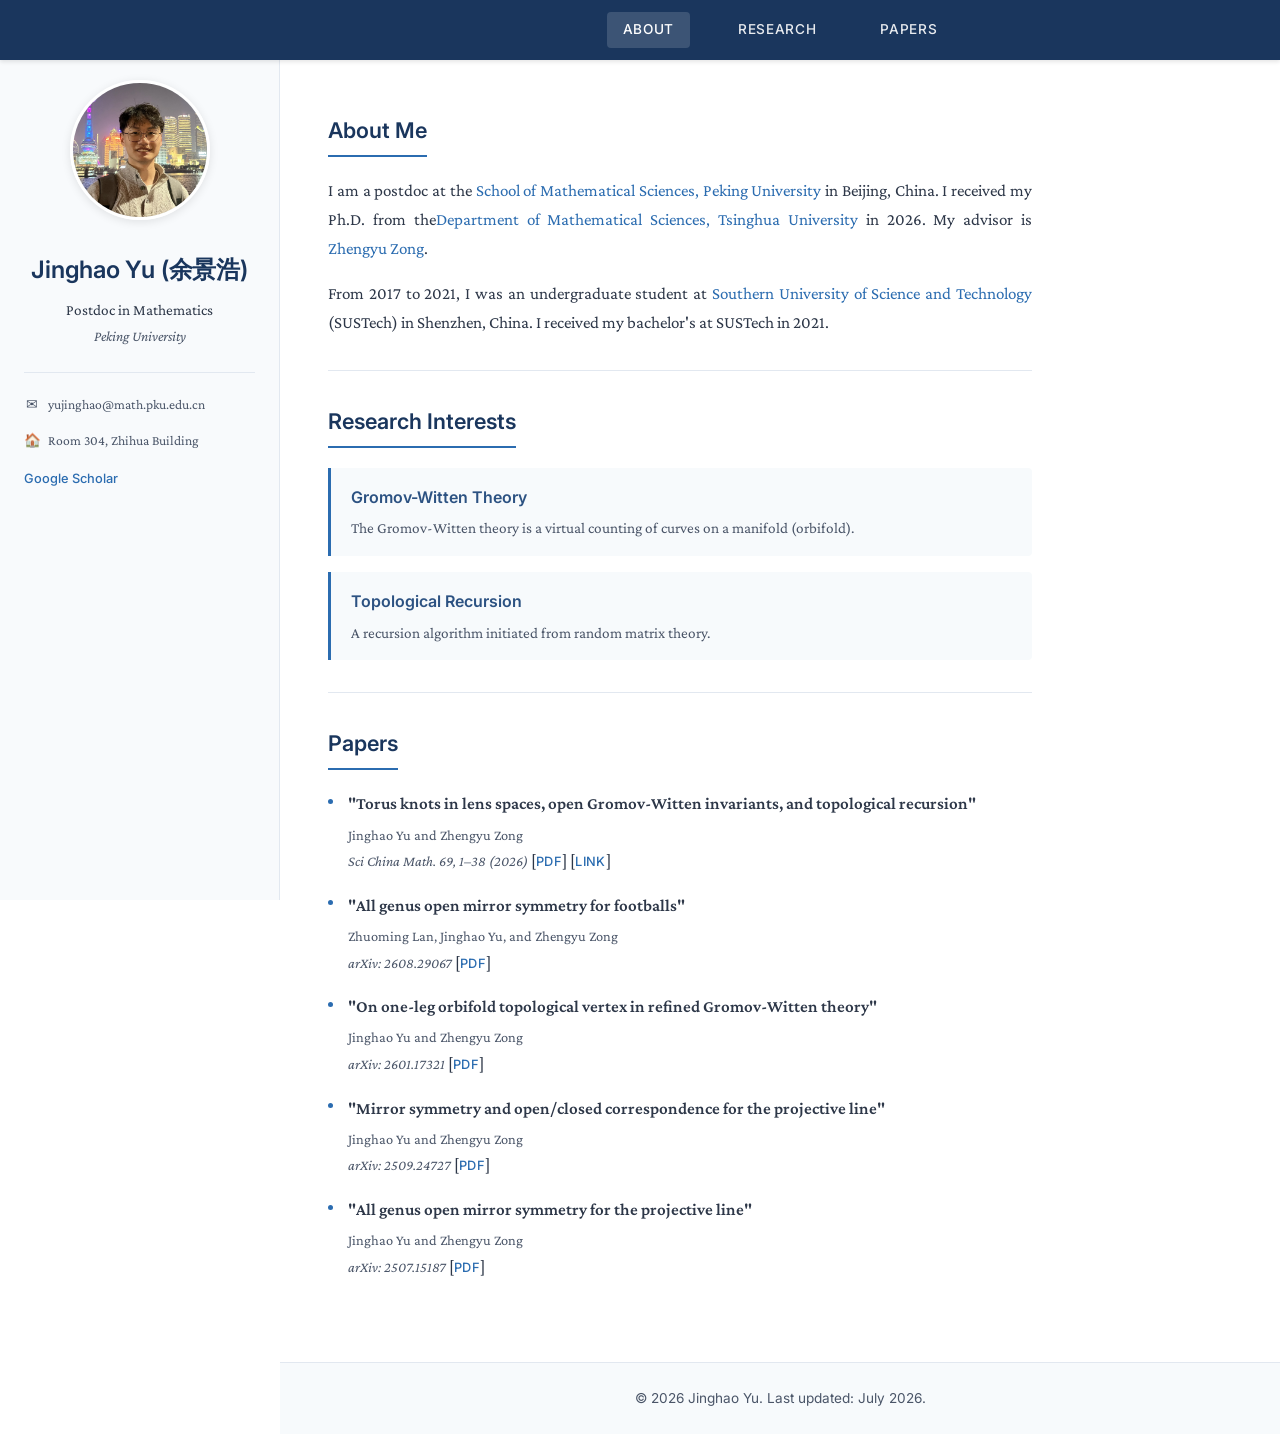
==== index.html @ 2299236b "Update index.html" ====
<!DOCTYPE html>
<html lang="en">
<head>
    <meta charset="UTF-8">
    <meta name="viewport" content="width=device-width, initial-scale=1.0">
    <title>Jinghao Yu | Math</title>
    <link rel="stylesheet" href="css/style.css">
    <link rel="preconnect" href="https://fonts.googleapis.com">
    <link rel="preconnect" href="https://fonts.gstatic.com" crossorigin>
    <link href="https://fonts.googleapis.com/css2?family=Crimson+Pro:ital,wght@0,400;0,600;1,400&family=Inter:wght@400;500;600&display=swap" rel="stylesheet">
</head>
<body>
    <!-- Navigation -->
    <nav class="navbar">
        <div class="nav-container">
            <a href="#about" class="nav-link">About</a>
            <a href="#research" class="nav-link">Research</a>
            <a href="#papers" class="nav-link">Papers</a>
        </div>
    </nav>

    <div class="layout">
        <!-- Fixed Sidebar -->
        <aside class="sidebar">
            <div class="sidebar-content">
                <div class="photo-container">
                    <img src="images/photo1.jpg" alt="Profile Photo" class="profile-photo" onerror="this.src='data:image/svg+xml,<svg xmlns=%22http://www.w3.org/2000/svg%22 viewBox=%220 0 200 200%22><rect fill=%22%23e8e8e8%22 width=%22200%22 height=%22200%22/><text x=%2250%%22 y=%2250%%22 dominant-baseline=%22middle%22 text-anchor=%22middle%22 fill=%22%23999%22 font-size=%2240%22>Photo</text></svg>'">
                </div>
                <p class="name">Jinghao Yu (余景浩)</p>
                <p class="title">Postdoc in Mathematics</p>
                <p class="affiliation">Peking University</p>

                <div class="sidebar-contact">
                    <div class="contact-item">
                        <span class="contact-icon">&#9993;</span>
                        <a href="mailto:yjh21@mails.tsinghua.edu.cn" class="contact-value">yujinghao@math.pku.edu.cn</a>
                    </div>
                    <div class="contact-item">
                        <span class="contact-icon">&#127968;</span>
                        <span>Room 304, Zhihua Building</span>
                    </div>
                    <div class="contact-links">
                        <a href="https://scholar.google.com/citations?pli=1&authuser=1&user=0nHxREYAAAAJ" class="social-link">Google Scholar</a>
                        <!-- <a href="#" class="social-link">GitHub</a> -->
                    </div>
                </div>
            </div>
        </aside>

        <!-- Main Content -->
        <main class="main-content">
            <!-- About Me Section -->
            <section id="about" class="section">
                <h2 class="section-title">About Me</h2>
                <div class="section-content">
                <p class="bio">
                    I am a postdoc at the <a href="https://math.pku.edu.cn/index.htm" target="_blank">School of Mathematical Sciences, Peking University</a> in Beijing, China.
                    I received my Ph.D. from the<a href="https://math.tsinghua.edu.cn/#" target="_blank">Department of Mathematical Sciences, 
                    Tsinghua University</a> in 2026. My advisor is <a href="https://www.math.tsinghua.edu.cn/info/1125/2649.htm#"
                    target="_blank"> Zhengyu Zong</a>.
                </p>
                <p class="bio">
                    From 2017 to 2021, I was an undergraduate student at <a href="https://math.sustech.edu.cn/?lang=en" target="_blank">
                    Southern University of Science and Technology</a> (SUSTech) in Shenzhen, China. I received my bachelor's at SUSTech in 2021.
                </p>
                </div>
            </section>

            <!-- Research Interest Section -->
            <section id="research" class="section">
                <h2 class="section-title">Research Interests</h2>
                <div class="section-content">
                    <div class="research-grid">
                        <div class="research-item">
                            <h3>Gromov-Witten Theory</h3>
                            <p>The Gromov-Witten theory is a virtual counting of curves on a manifold (orbifold).</p>
                        </div>
                        <div class="research-item">
                            <h3>Topological Recursion</h3>
                            <p>A recursion algorithm initiated from random matrix theory.</p>
                        </div>
                    </div>
                </div>
            </section>

            <!-- Papers Section -->
            <section id="papers" class="section">
                <h2 class="section-title">Papers</h2>
                <div class="section-content">
                    <!-- <div class="paper-year"> -->
                        <!-- <h3 class="year-heading">2026</h3> -->
                        <ul class="paper-list">
                            <li class="paper-item">
                                <span class="paper-title">"Torus knots in lens spaces, open Gromov-Witten invariants, and topological recursion"</span>
                                <span class="paper-authors">Jinghao Yu and Zhengyu Zong</span>
                                <span class="paper-venue">Sci China Math. 69, 1–38 (2026)</span>
                                [<a href="https://doi.org/10.1007/s11425-024-2395-2" class="paper-link">PDF</a>]
                                [<a href="https://mp.weixin.qq.com/s/_O5CbFFUOQSCMosNCsMdiw" class="paper-link">Link</a>]
                            </li>
                            <li class="paper-item">
                                <span class="paper-title">"All genus open mirror symmetry for footballs"</span>
                                <span class="paper-authors">Zhuoming Lan, Jinghao Yu, and Zhengyu Zong</span>
                                <span class="paper-venue">arXiv: 2608.29067</span>
                                [<a href="https://arxiv.org/abs/2608.29067" class="paper-link">PDF</a>]
                            </li>
                            <li class="paper-item">
                                <span class="paper-title">"On one-leg orbifold topological vertex in refined Gromov-Witten theory"</span>
                                <span class="paper-authors">Jinghao Yu and Zhengyu Zong</span>
                                <span class="paper-venue">arXiv: 2601.17321</span>
                                [<a href="http://arxiv.org/abs/2601.17321" class="paper-link">PDF</a>]
                            </li>
                        <!-- </ul> -->
                    <!-- </div> -->
                    <!-- <div class="paper-year"> -->
                        <!-- <h3 class="year-heading">2025</h3> -->
                        <!-- <ul class="paper-list"> -->
                            <li class="paper-item">
                                <span class="paper-title">"Mirror symmetry and open/closed correspondence for the projective line"</span>
                                <span class="paper-authors">Jinghao Yu and Zhengyu Zong</span>
                                <span class="paper-venue">arXiv: 2509.24727</span>
                                [<a href="http://arxiv.org/abs/2509.24727" class="paper-link">PDF</a>]
                            </li>
                            <li class="paper-item">
                                <span class="paper-title">"All genus open mirror symmetry for the projective line"</span>
                                <span class="paper-authors">Jinghao Yu and Zhengyu Zong</span>
                                <span class="paper-venue">arXiv: 2507.15187</span>
                                [<a href="http://arxiv.org/abs/2507.15187" class="paper-link">PDF</a>]
                            </li>
                        </ul>
                    <!-- </div> -->
                <!-- </div> -->
            </section>

        </main>
    </div>

    <!-- Footer -->
    <footer class="footer">
        <p>&copy; 2026 Jinghao Yu. Last updated: July 2026.</p>
    </footer>

    <script src="js/main.js"></script>
</body>
</html>
---- css/style.css ----
/* ===== CSS Variables ===== */
:root {
    --color-primary: #1a365d;
    --color-secondary: #2c5282;
    --color-accent: #2b6cb0;
    --color-text: #2d3748;
    --color-text-light: #4a5568;
    --color-background: #ffffff;
    --color-section-bg: #f7fafc;
    --color-border: #e2e8f0;
    --color-sidebar: #f8fafc;
    --font-heading: 'Inter', -apple-system, BlinkMacSystemFont, sans-serif;
    --font-body: 'Crimson Pro', Georgia, 'Times New Roman', serif;
    --sidebar-width: 280px;
    --nav-height: 48px;
    --transition: 0.3s ease;
}

/* ===== Base Styles ===== */
* {
    margin: 0;
    padding: 0;
    box-sizing: border-box;
}

html {
    scroll-behavior: smooth;
}

body {
    font-family: var(--font-body);
    font-size: 17px;
    line-height: 1.7;
    color: var(--color-text);
    background-color: var(--color-background);
}

a {
    color: var(--color-accent);
    text-decoration: none;
    transition: color var(--transition);
}

a:hover {
    color: var(--color-primary);
    text-decoration: underline;
}

/* ===== Navigation ===== */
.navbar {
    position: fixed;
    top: 0;
    left: 0;
    right: 0;
    background: var(--color-primary);
    z-index: 1000;
    box-shadow: 0 2px 4px rgba(0, 0, 0, 0.1);
}

.nav-container {
    margin-left: var(--sidebar-width);
    display: flex;
    justify-content: center;
    gap: 2rem;
    padding: 0.75rem 1rem;
}

.nav-link {
    color: rgba(255, 255, 255, 0.9);
    font-family: var(--font-heading);
    font-size: 0.85rem;
    font-weight: 500;
    text-transform: uppercase;
    letter-spacing: 0.05em;
    padding: 0.4rem 1rem;
    transition: all var(--transition);
}

.nav-link:hover {
    color: #ffffff;
    text-decoration: none;
}

.nav-link.active {
    color: #ffffff;
    background: rgba(255, 255, 255, 0.15);
    border-radius: 4px;
}

/* ===== Layout ===== */
.layout {
    display: flex;
    padding-top: var(--nav-height);
    min-height: 100vh;
}

/* ===== Fixed Sidebar ===== */
.sidebar {
    position: fixed;
    top: var(--nav-height);
    left: 0;
    width: var(--sidebar-width);
    height: calc(100vh - var(--nav-height));
    background: var(--color-sidebar);
    border-right: 1px solid var(--color-border);
    overflow-y: auto;
}

.sidebar-content {
    padding: 2rem 1.5rem;
    text-align: center;
}

.photo-container {
    margin-bottom: 1.25rem;
}

.profile-photo {
    width: 140px;
    height: 140px;
    border-radius: 50%;
    object-fit: cover;
    border: 3px solid #fff;
    box-shadow: 0 2px 10px rgba(0, 0, 0, 0.1);
}

.name {
    font-family: var(--font-heading);
    font-size: 1.5rem;
    font-weight: 600;
    color: var(--color-primary);
    margin-bottom: 0.5rem;
    letter-spacing: -0.01em;
}

.title {
    font-size: 0.95rem;
    color: var(--color-text);
    margin-bottom: 0.25rem;
    line-height: 1.4;
}

.affiliation {
    font-size: 0.9rem;
    color: var(--color-text-light);
    font-style: italic;
    margin-bottom: 1.5rem;
}

.sidebar-contact {
    border-top: 1px solid var(--color-border);
    padding-top: 1.25rem;
    text-align: left;
}

.contact-item {
    display: flex;
    align-items: flex-start;
    gap: 0.5rem;
    font-size: 0.85rem;
    margin-bottom: 0.75rem;
    color: var(--color-text-light);
}

.contact-icon {
    flex-shrink: 0;
    width: 16px;
    text-align: center;
}

.contact-item a {
    font-size: 0.85rem;
    color: var(--color-text-light);
    word-break: break-all;
}

.contact-item a:hover {
    color: var(--color-accent);
}

.contact-links {
    display: flex;
    flex-direction: column;
    gap: 0.5rem;
    margin-top: 1rem;
}

.social-link {
    font-family: var(--font-heading);
    font-size: 0.8rem;
    color: var(--color-accent);
    font-weight: 500;
}

/* ===== Main Content ===== */
.main-content {
    flex: 1;
    margin-left: var(--sidebar-width);
    padding: 2rem 3rem;
    max-width: 800px;
}

/* ===== Sections ===== */
.section {
    padding: 2rem 0;
    border-bottom: 1px solid var(--color-border);
}

.section:last-of-type {
    border-bottom: none;
}

.section-title {
    font-family: var(--font-heading);
    font-size: 1.35rem;
    font-weight: 600;
    color: var(--color-primary);
    margin-bottom: 1.25rem;
    padding-bottom: 0.4rem;
    border-bottom: 2px solid var(--color-accent);
    display: inline-block;
}

/* ===== Bio ===== */
.bio {
    margin-bottom: 1rem;
    text-align: justify;
}

.bio:last-child {
    margin-bottom: 0;
}

/* ===== Research Grid ===== */
.research-grid {
    display: grid;
    gap: 1rem;
}

.research-item {
    padding: 1rem 1.25rem;
    background: var(--color-section-bg);
    border-left: 3px solid var(--color-accent);
    border-radius: 0 4px 4px 0;
}

.research-item h3 {
    font-family: var(--font-heading);
    font-size: 1rem;
    font-weight: 600;
    color: var(--color-secondary);
    margin-bottom: 0.4rem;
}

.research-item p {
    font-size: 0.95rem;
    color: var(--color-text-light);
    line-height: 1.5;
}

/* ===== Papers ===== */
.paper-year {
    margin-bottom: 1.75rem;
}

.paper-year:last-child {
    margin-bottom: 0;
}

.year-heading {
    font-family: var(--font-heading);
    font-size: 1rem;
    font-weight: 600;
    color: var(--color-text-light);
    margin-bottom: 0.75rem;
}

.paper-list {
    list-style: none;
}

.paper-item {
    margin-bottom: 1rem;
    padding-left: 1.25rem;
    position: relative;
}

.paper-item::before {
    content: '';
    position: absolute;
    left: 0;
    top: 0.5em;
    width: 5px;
    height: 5px;
    background: var(--color-accent);
    border-radius: 50%;
}

.paper-title {
    font-weight: 600;
    color: var(--color-text);
    display: block;
    margin-bottom: 0.2rem;
}

.paper-authors {
    color: var(--color-text-light);
    display: block;
    font-size: 0.9rem;
}

.paper-venue {
    color: var(--color-text-light);
    font-style: italic;
    font-size: 0.9rem;
}

.paper-link {
    font-family: var(--font-heading);
    font-size: 0.8rem;
    font-weight: 500;
    text-transform: uppercase;
    letter-spacing: 0.03em;
}

/* ===== Contact Section ===== */
.contact-info {
    display: flex;
    flex-direction: column;
    gap: 0.75rem;
}

.contact-detail {
    display: flex;
    gap: 0.5rem;
}

.contact-label {
    font-family: var(--font-heading);
    font-weight: 500;
    color: var(--color-text);
    min-width: 110px;
    flex-shrink: 0;
}

/* ===== Footer ===== */
.footer {
    margin-left: var(--sidebar-width);
    text-align: center;
    padding: 1.5rem 2rem;
    background: var(--color-section-bg);
    color: var(--color-text-light);
    font-size: 0.85rem;
    font-family: var(--font-heading);
    border-top: 1px solid var(--color-border);
}

/* ===== Responsive Design ===== */
@media (max-width: 900px) {
    :root {
        --sidebar-width: 240px;
    }

    .main-content {
        padding: 1.5rem 2rem;
    }
}

@media (max-width: 768px) {
    :root {
        --sidebar-width: 100%;
        --nav-height: 48px;
    }

    .nav-container {
        margin-left: 0;
    }

    .layout {
        flex-direction: column;
    }

    .sidebar {
        position: relative;
        top: 0;
        width: 100%;
        height: auto;
        border-right: none;
        border-bottom: 1px solid var(--color-border);
    }

    .sidebar-content {
        padding: 1.5rem;
    }

    .profile-photo {
        width: 100px;
        height: 100px;
    }

    .name {
        font-size: 1.3rem;
    }

    .sidebar-contact {
        display: none;
    }

    .main-content {
        margin-left: 0;
        padding: 1.5rem;
    }

    .footer {
        margin-left: 0;
    }
}

@media (max-width: 480px) {
    body {
        font-size: 16px;
    }

    .nav-link {
        font-size: 0.75rem;
        padding: 0.3rem 0.6rem;
    }

    .nav-container {
        gap: 0.5rem;
    }

    .section-title {
        font-size: 1.2rem;
    }
}
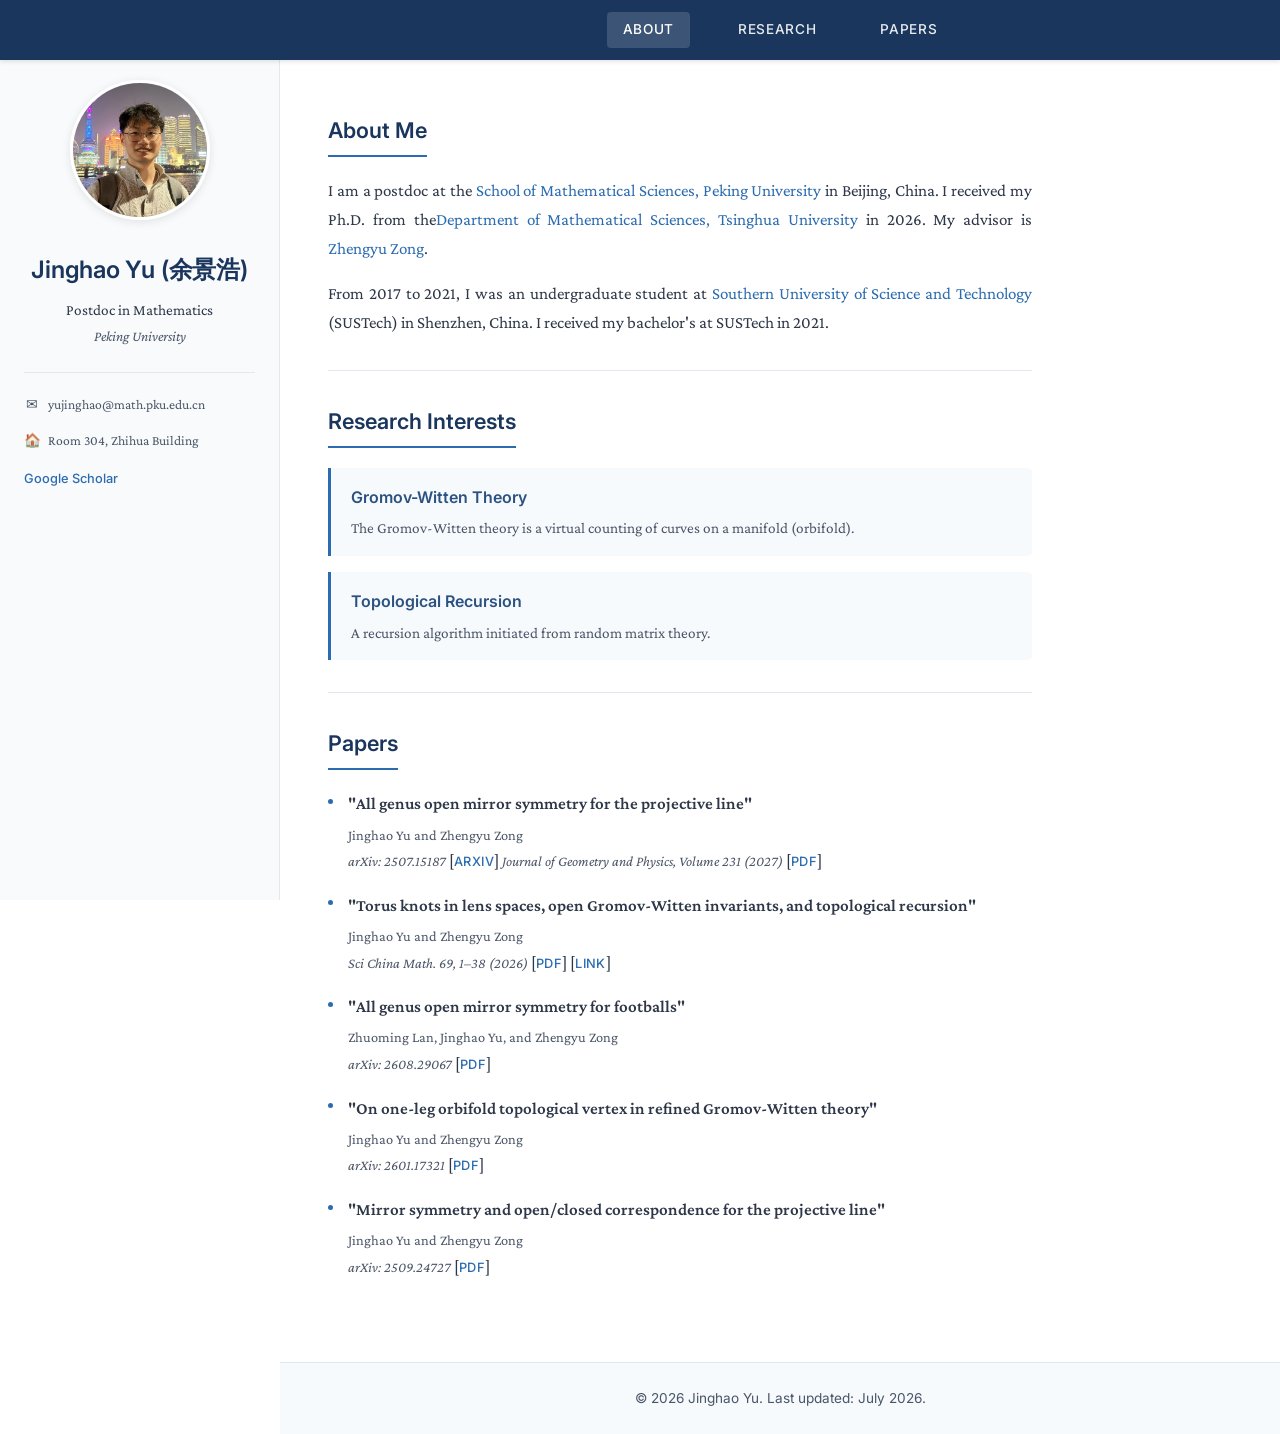
==== commit 9c5b3805: "Update index.html" ====
--- a/index.html
+++ b/index.html
@@ -91,6 +91,14 @@
                         <!-- <h3 class="year-heading">2026</h3> -->
                         <ul class="paper-list">
                             <li class="paper-item">
+                                <span class="paper-title">"All genus open mirror symmetry for the projective line"</span>
+                                <span class="paper-authors">Jinghao Yu and Zhengyu Zong</span>
+                                <span class="paper-venue">arXiv: 2507.15187</span>
+                                [<a href="http://arxiv.org/abs/2507.15187" class="paper-link">ArXiv</a>]
+                                <span class="paper-venue">Journal of Geometry and Physics, Volume 231 (2027)</span>
+                                [<a href="https://doi.org/10.1016/j.geomphys.2026.105988" class="paper-link">PDF</a>]
+                            </li>
+                            <li class="paper-item">
                                 <span class="paper-title">"Torus knots in lens spaces, open Gromov-Witten invariants, and topological recursion"</span>
                                 <span class="paper-authors">Jinghao Yu and Zhengyu Zong</span>
                                 <span class="paper-venue">Sci China Math. 69, 1–38 (2026)</span>
@@ -120,12 +128,6 @@
                                 <span class="paper-venue">arXiv: 2509.24727</span>
                                 [<a href="http://arxiv.org/abs/2509.24727" class="paper-link">PDF</a>]
                             </li>
-                            <li class="paper-item">
-                                <span class="paper-title">"All genus open mirror symmetry for the projective line"</span>
-                                <span class="paper-authors">Jinghao Yu and Zhengyu Zong</span>
-                                <span class="paper-venue">arXiv: 2507.15187</span>
-                                [<a href="http://arxiv.org/abs/2507.15187" class="paper-link">PDF</a>]
-                            </li>
                         </ul>
                     <!-- </div> -->
                 <!-- </div> -->
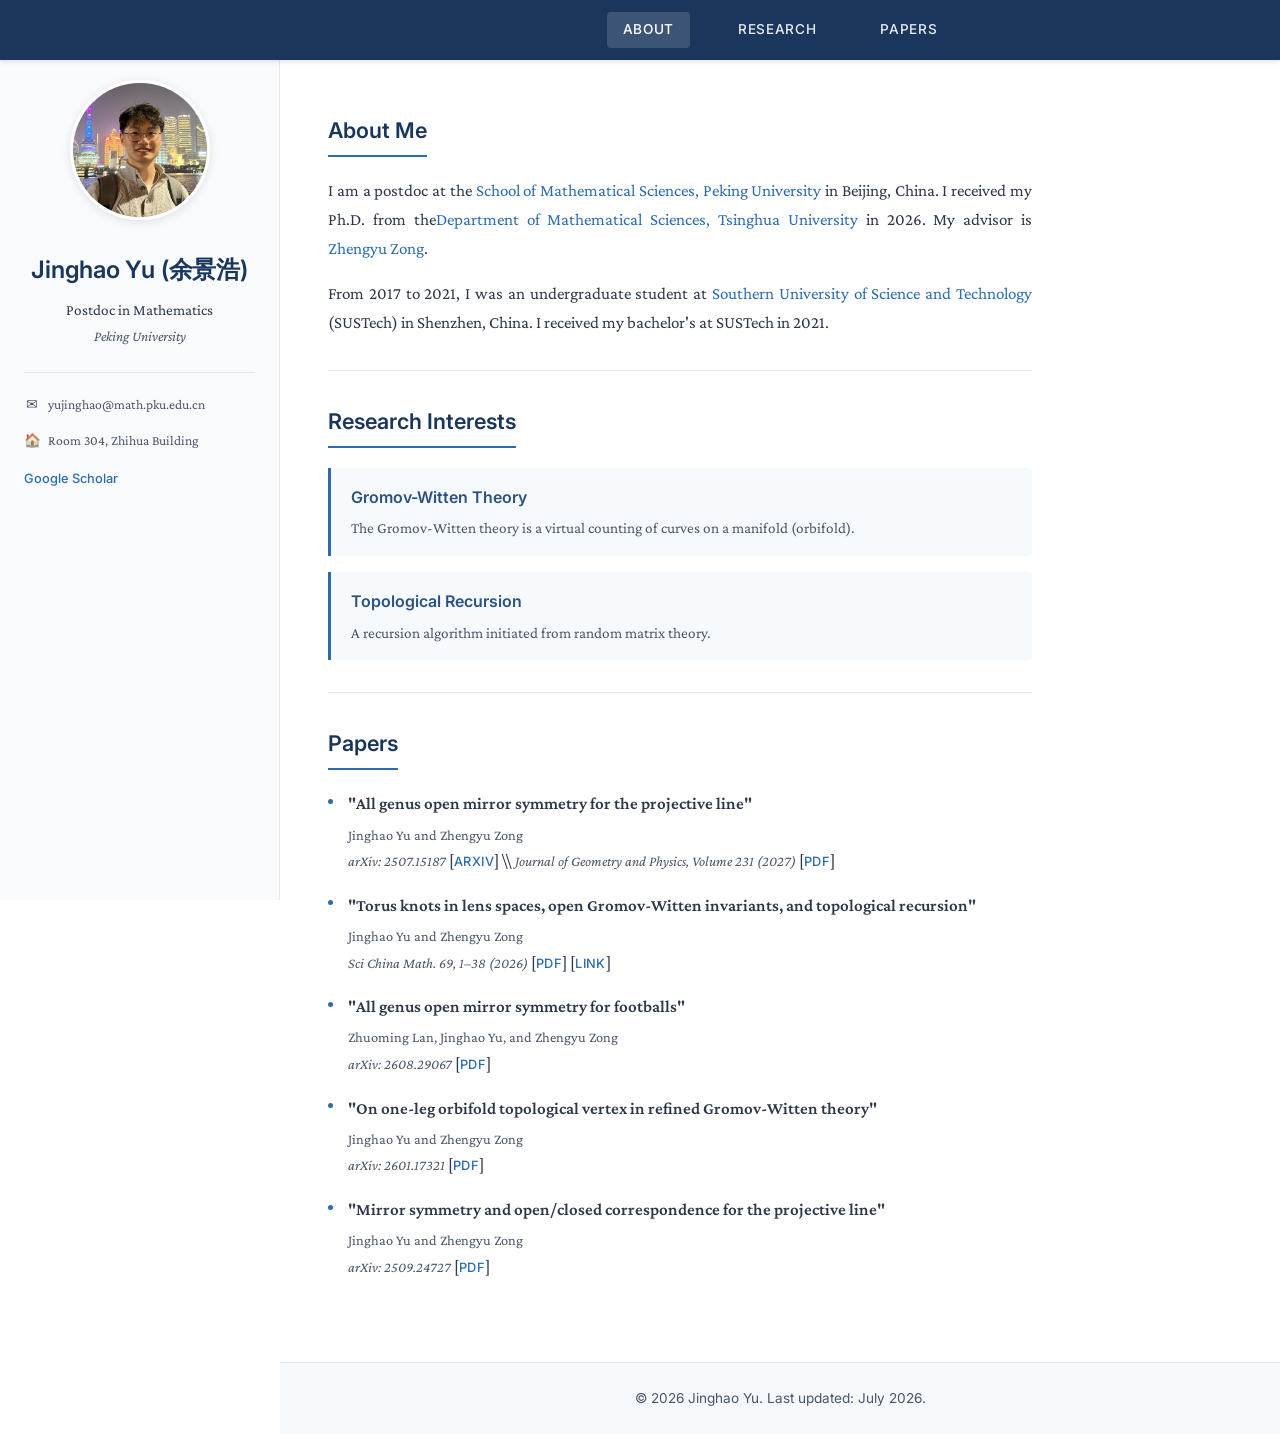
==== commit a4b0d509: "Update index.html" ====
--- a/index.html
+++ b/index.html
@@ -94,7 +94,8 @@
                                 <span class="paper-title">"All genus open mirror symmetry for the projective line"</span>
                                 <span class="paper-authors">Jinghao Yu and Zhengyu Zong</span>
                                 <span class="paper-venue">arXiv: 2507.15187</span>
-                                [<a href="http://arxiv.org/abs/2507.15187" class="paper-link">ArXiv</a>]
+                                [<a href="http://arxiv.org/abs/2507.15187" class="paper-link">arXiv</a>]
+                                \\
                                 <span class="paper-venue">Journal of Geometry and Physics, Volume 231 (2027)</span>
                                 [<a href="https://doi.org/10.1016/j.geomphys.2026.105988" class="paper-link">PDF</a>]
                             </li>
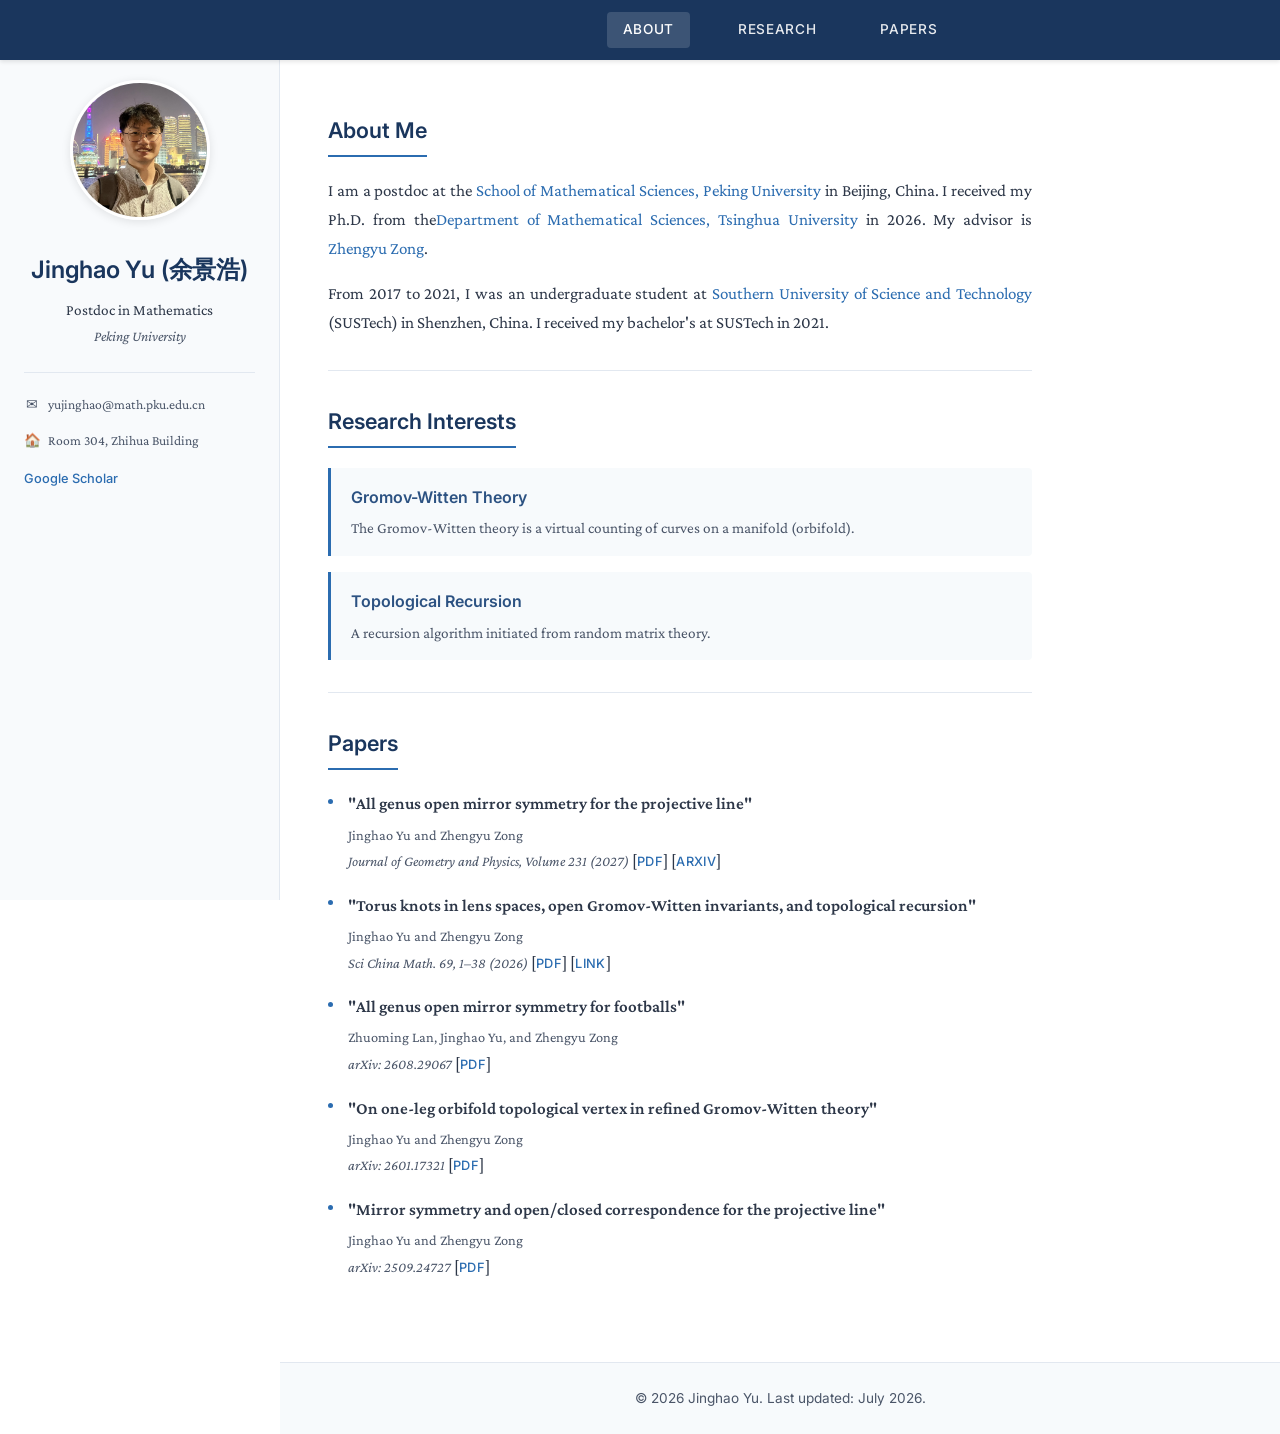
==== commit d288909c: "Update index.html" ====
--- a/index.html
+++ b/index.html
@@ -93,11 +93,10 @@
                             <li class="paper-item">
                                 <span class="paper-title">"All genus open mirror symmetry for the projective line"</span>
                                 <span class="paper-authors">Jinghao Yu and Zhengyu Zong</span>
-                                <span class="paper-venue">arXiv: 2507.15187</span>
-                                [<a href="http://arxiv.org/abs/2507.15187" class="paper-link">arXiv</a>]
-                                \\
+                                <!-- <span class="paper-venue">arXiv: 2507.15187</span> -->
                                 <span class="paper-venue">Journal of Geometry and Physics, Volume 231 (2027)</span>
                                 [<a href="https://doi.org/10.1016/j.geomphys.2026.105988" class="paper-link">PDF</a>]
+                                [<a href="http://arxiv.org/abs/2507.15187" class="paper-link">arXiv</a>]
                             </li>
                             <li class="paper-item">
                                 <span class="paper-title">"Torus knots in lens spaces, open Gromov-Witten invariants, and topological recursion"</span>
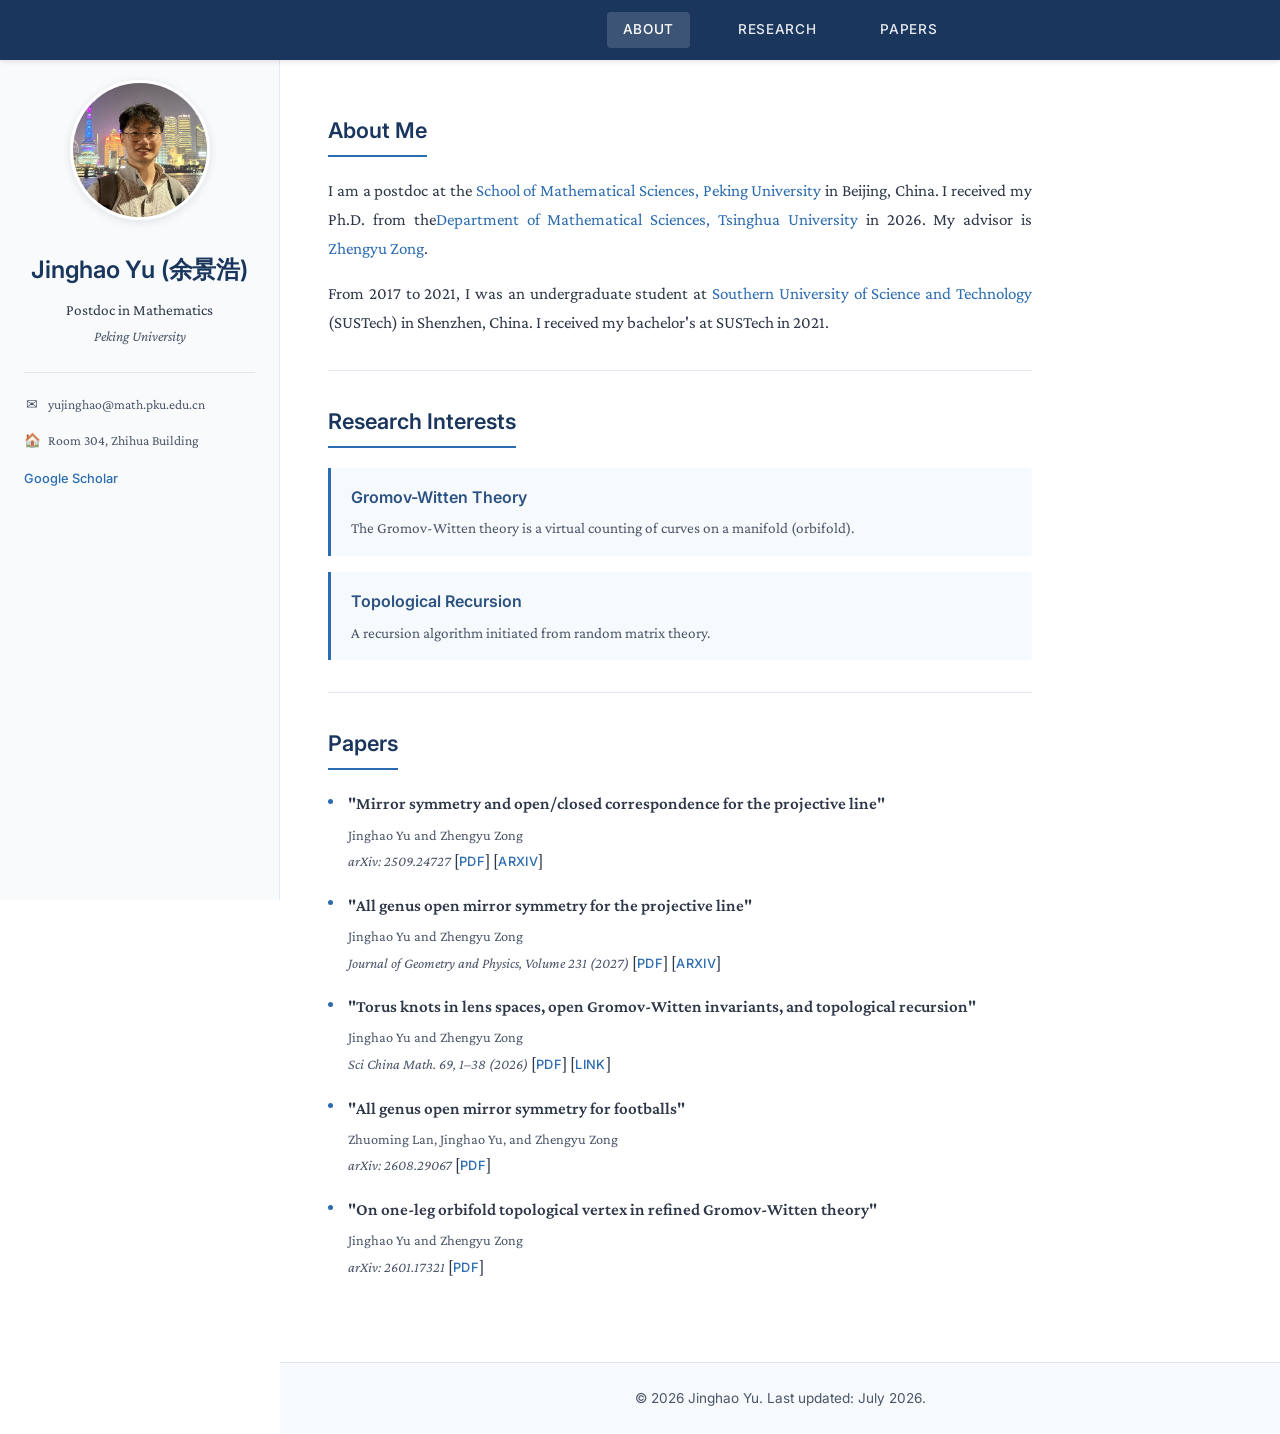
==== commit 0cf554bc: "Update index.html" ====
--- a/index.html
+++ b/index.html
@@ -91,6 +91,13 @@
                         <!-- <h3 class="year-heading">2026</h3> -->
                         <ul class="paper-list">
                             <li class="paper-item">
+                                <span class="paper-title">"Mirror symmetry and open/closed correspondence for the projective line"</span>
+                                <span class="paper-authors">Jinghao Yu and Zhengyu Zong</span>
+                                <span class="paper-venue">arXiv: 2509.24727</span>
+                                [<a href="https://doi.org/10.1063/5.0336342" class="paper-link">PDF</a>]
+                                [<a href="http://arxiv.org/abs/2509.24727" class="paper-link">arXiv</a>]
+                            </li>
+                            <li class="paper-item">
                                 <span class="paper-title">"All genus open mirror symmetry for the projective line"</span>
                                 <span class="paper-authors">Jinghao Yu and Zhengyu Zong</span>
                                 <!-- <span class="paper-venue">arXiv: 2507.15187</span> -->
@@ -122,12 +129,6 @@
                     <!-- <div class="paper-year"> -->
                         <!-- <h3 class="year-heading">2025</h3> -->
                         <!-- <ul class="paper-list"> -->
-                            <li class="paper-item">
-                                <span class="paper-title">"Mirror symmetry and open/closed correspondence for the projective line"</span>
-                                <span class="paper-authors">Jinghao Yu and Zhengyu Zong</span>
-                                <span class="paper-venue">arXiv: 2509.24727</span>
-                                [<a href="http://arxiv.org/abs/2509.24727" class="paper-link">PDF</a>]
-                            </li>
                         </ul>
                     <!-- </div> -->
                 <!-- </div> -->
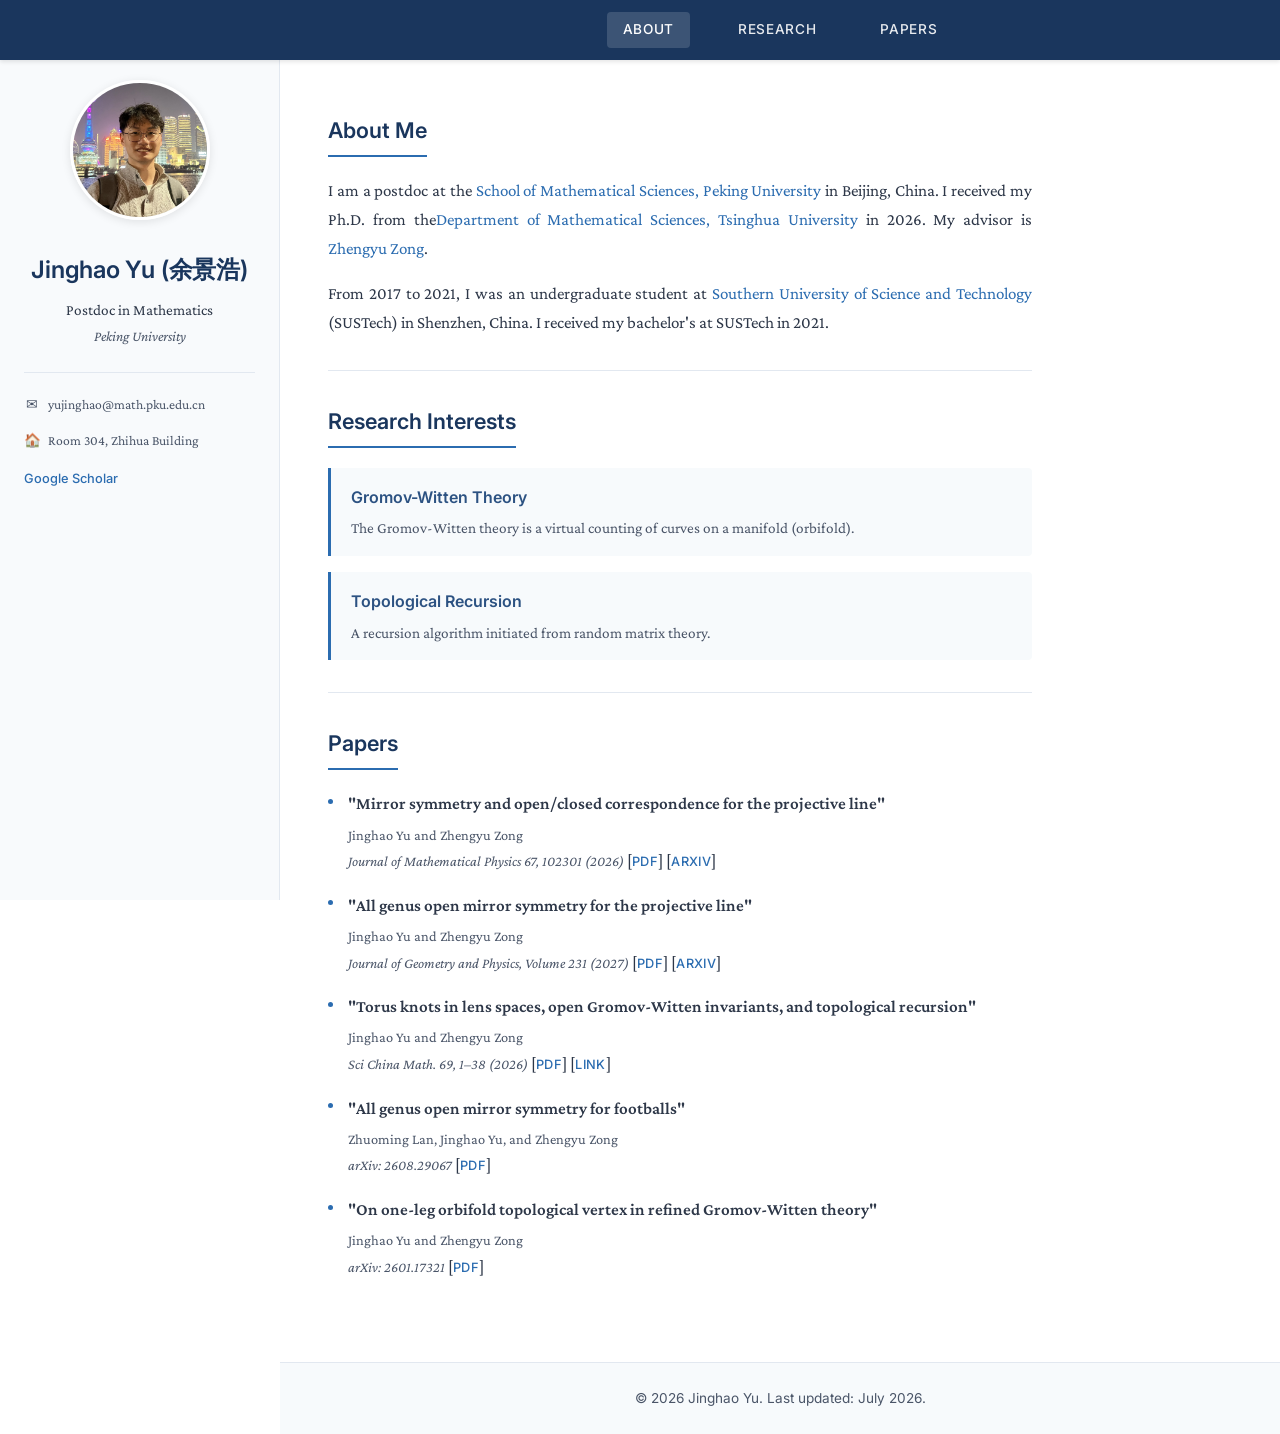
==== commit 638adff2: "Update index.html" ====
--- a/index.html
+++ b/index.html
@@ -93,7 +93,7 @@
                             <li class="paper-item">
                                 <span class="paper-title">"Mirror symmetry and open/closed correspondence for the projective line"</span>
                                 <span class="paper-authors">Jinghao Yu and Zhengyu Zong</span>
-                                <span class="paper-venue">arXiv: 2509.24727</span>
+                                <span class="paper-venue">Journal of Mathematical Physics 67, 102301 (2026)</span>
                                 [<a href="https://doi.org/10.1063/5.0336342" class="paper-link">PDF</a>]
                                 [<a href="http://arxiv.org/abs/2509.24727" class="paper-link">arXiv</a>]
                             </li>
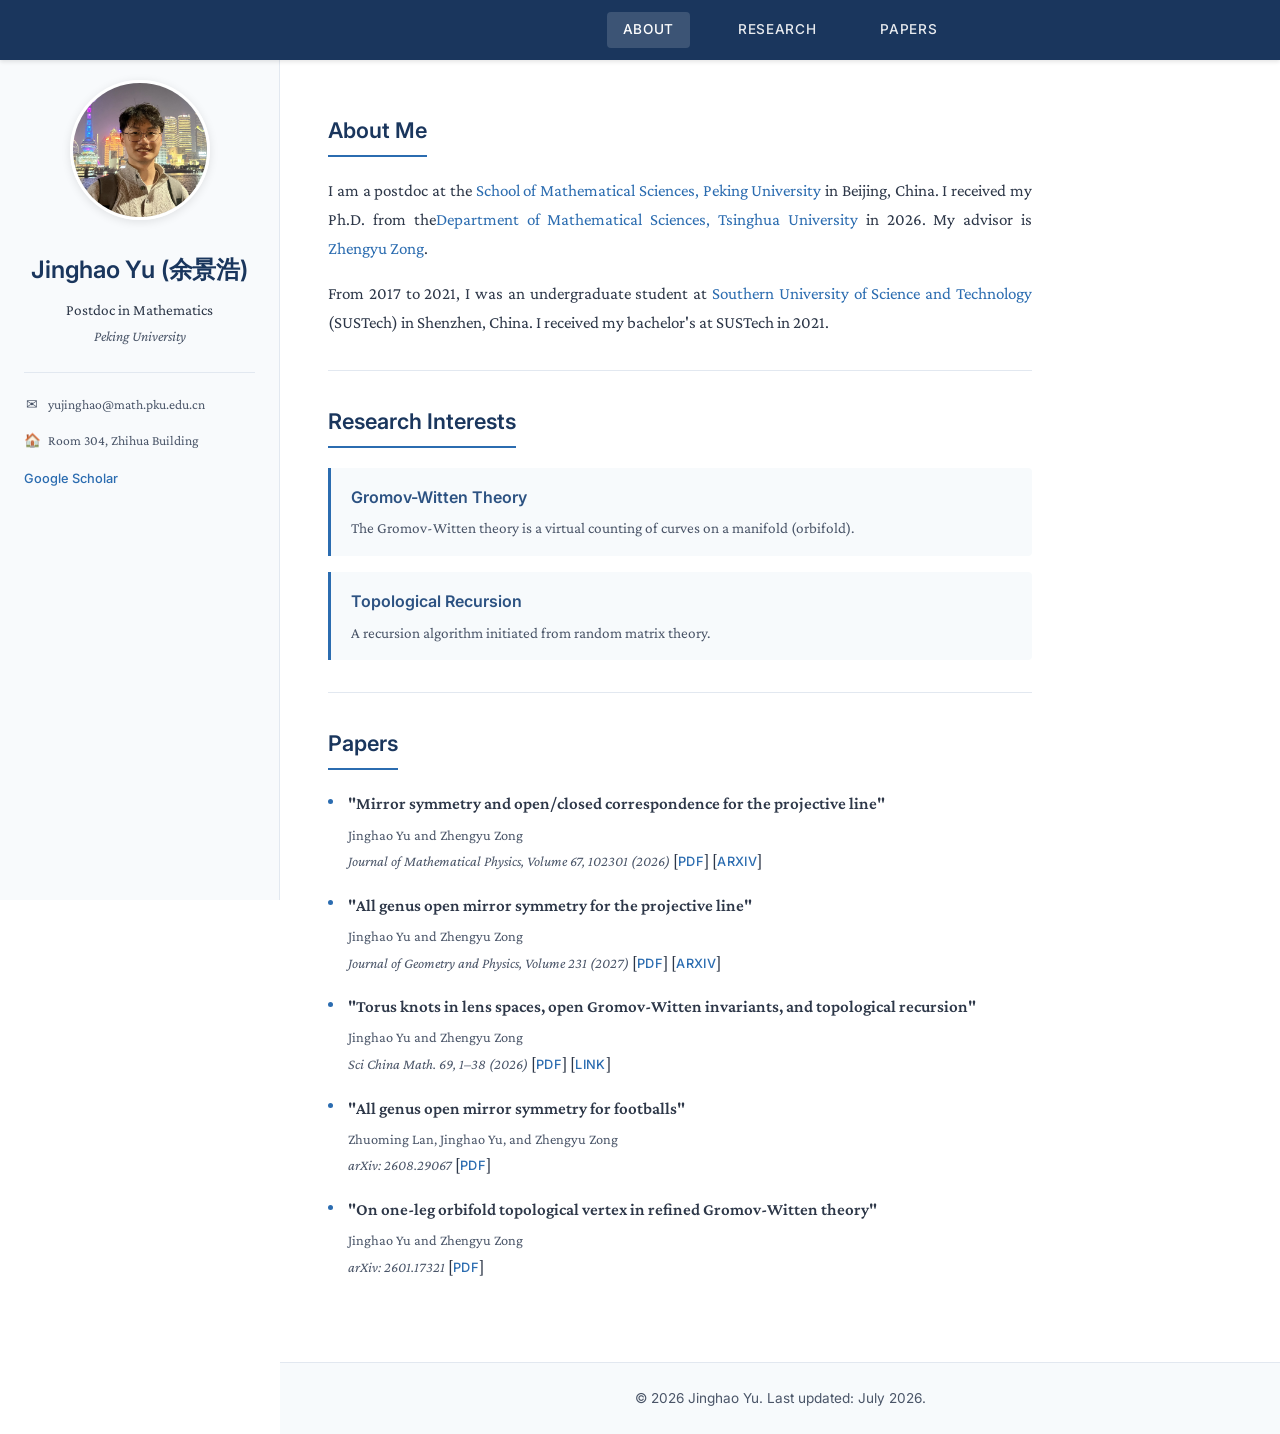
==== commit 8d3b5846: "Update index.html" ====
--- a/index.html
+++ b/index.html
@@ -93,7 +93,7 @@
                             <li class="paper-item">
                                 <span class="paper-title">"Mirror symmetry and open/closed correspondence for the projective line"</span>
                                 <span class="paper-authors">Jinghao Yu and Zhengyu Zong</span>
-                                <span class="paper-venue">Journal of Mathematical Physics 67, 102301 (2026)</span>
+                                <span class="paper-venue">Journal of Mathematical Physics, Volume 67, 102301 (2026)</span>
                                 [<a href="https://doi.org/10.1063/5.0336342" class="paper-link">PDF</a>]
                                 [<a href="http://arxiv.org/abs/2509.24727" class="paper-link">arXiv</a>]
                             </li>
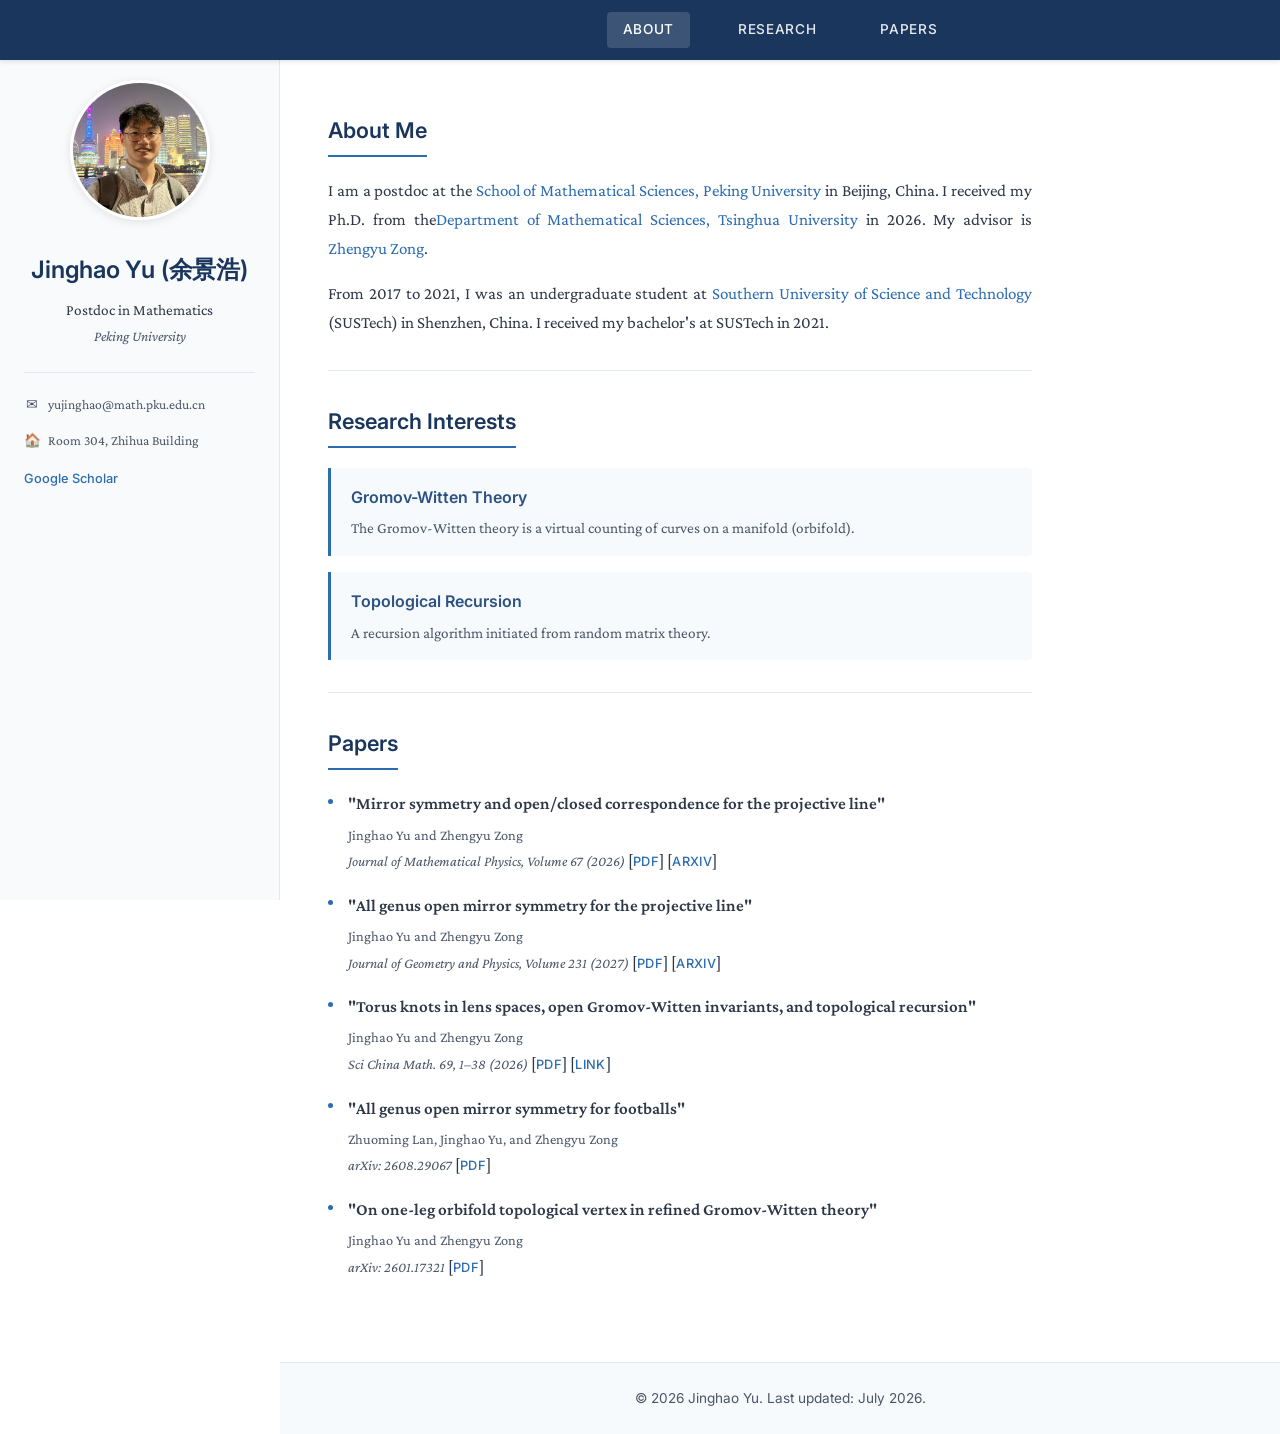
==== commit 7018bc75: "Update index.html" ====
--- a/index.html
+++ b/index.html
@@ -93,7 +93,7 @@
                             <li class="paper-item">
                                 <span class="paper-title">"Mirror symmetry and open/closed correspondence for the projective line"</span>
                                 <span class="paper-authors">Jinghao Yu and Zhengyu Zong</span>
-                                <span class="paper-venue">Journal of Mathematical Physics, Volume 67, 102301 (2026)</span>
+                                <span class="paper-venue">Journal of Mathematical Physics, Volume 67 (2026)</span>
                                 [<a href="https://doi.org/10.1063/5.0336342" class="paper-link">PDF</a>]
                                 [<a href="http://arxiv.org/abs/2509.24727" class="paper-link">arXiv</a>]
                             </li>
